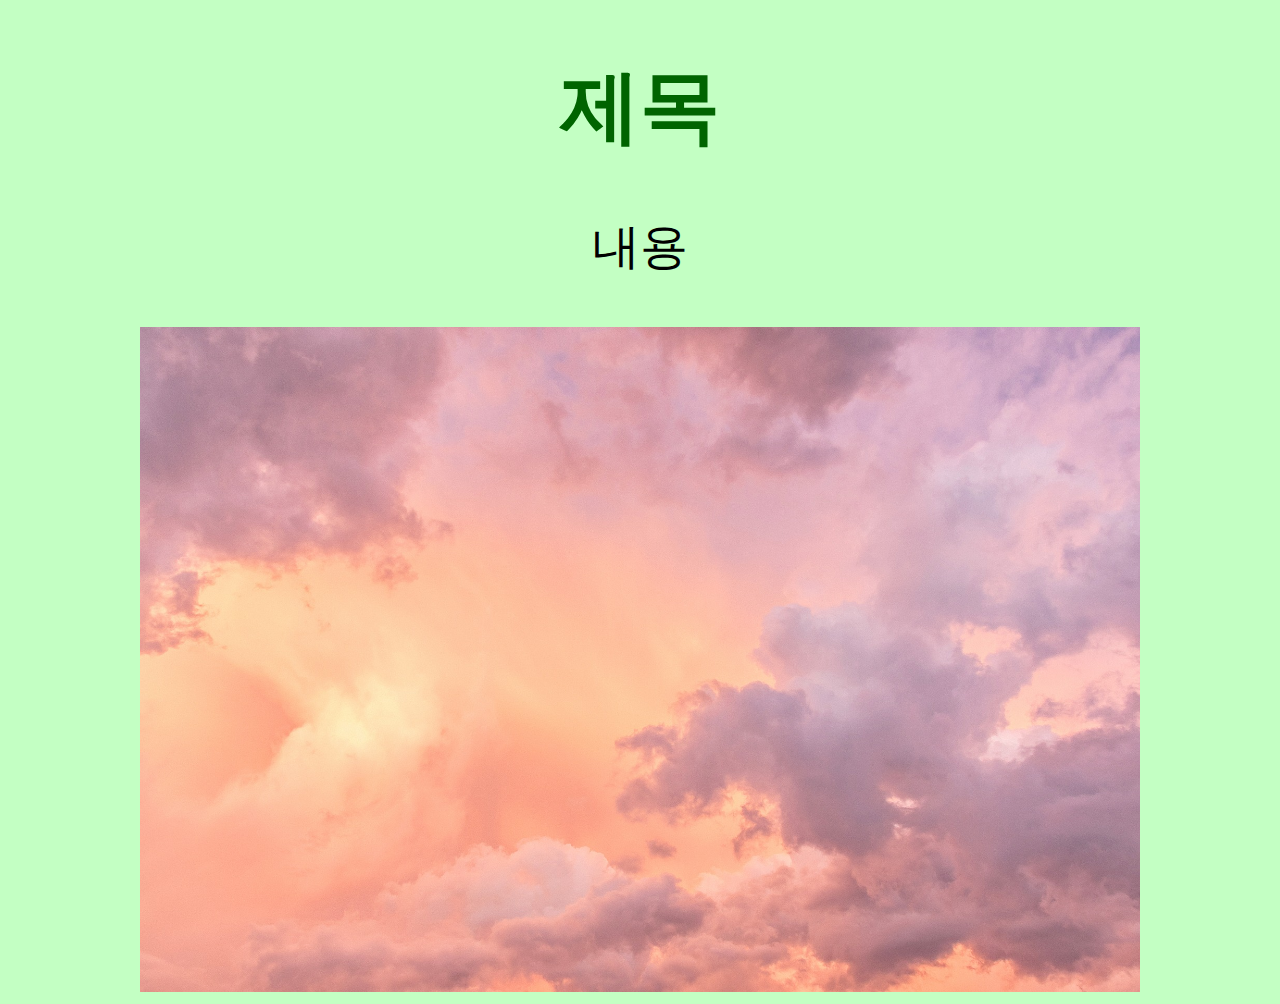
==== rwd1.html @ e627fa96 "Add files via upload" ====
<!DOCTYPE html>
<html lang="ko">
<head>
    <meta charset="UTF-8">
    <title>반응형</title>
    <style>
        /* @media all and ( min-width: 1201px ) and ( max-width: 1599px ) {
            body { background: rgb(177, 255, 177); }
        } */

        body { background: #c3ffc3; }
        div { text-align: center; }
        h1 { font-size: 5em; color: darkgreen; }
        p { font-size: 3em; }

        /* 태블릿 1200 이하 */
        @media all and ( max-width: 1200px ) {  
            body { background: #f0ffbb; }
            h1 { font-size: 3em; color: black;}
            p { font-size: 2em; }
            img { width: 80%;}
        }

        /* 스마트폰 599 이하 */
        @media all and ( max-width: 599px ) {  
            body { background: #ffc6fa; }
            div { text-align: left; }
            img { width: 100%;}
        }


    </style>
</head>
<body>
    <div>
        <h1>제목</h1>
        <p>내용</p>
        <img src="./image.jpg" alt="하늘" width="1000px">
    </div>
</body>
</html>
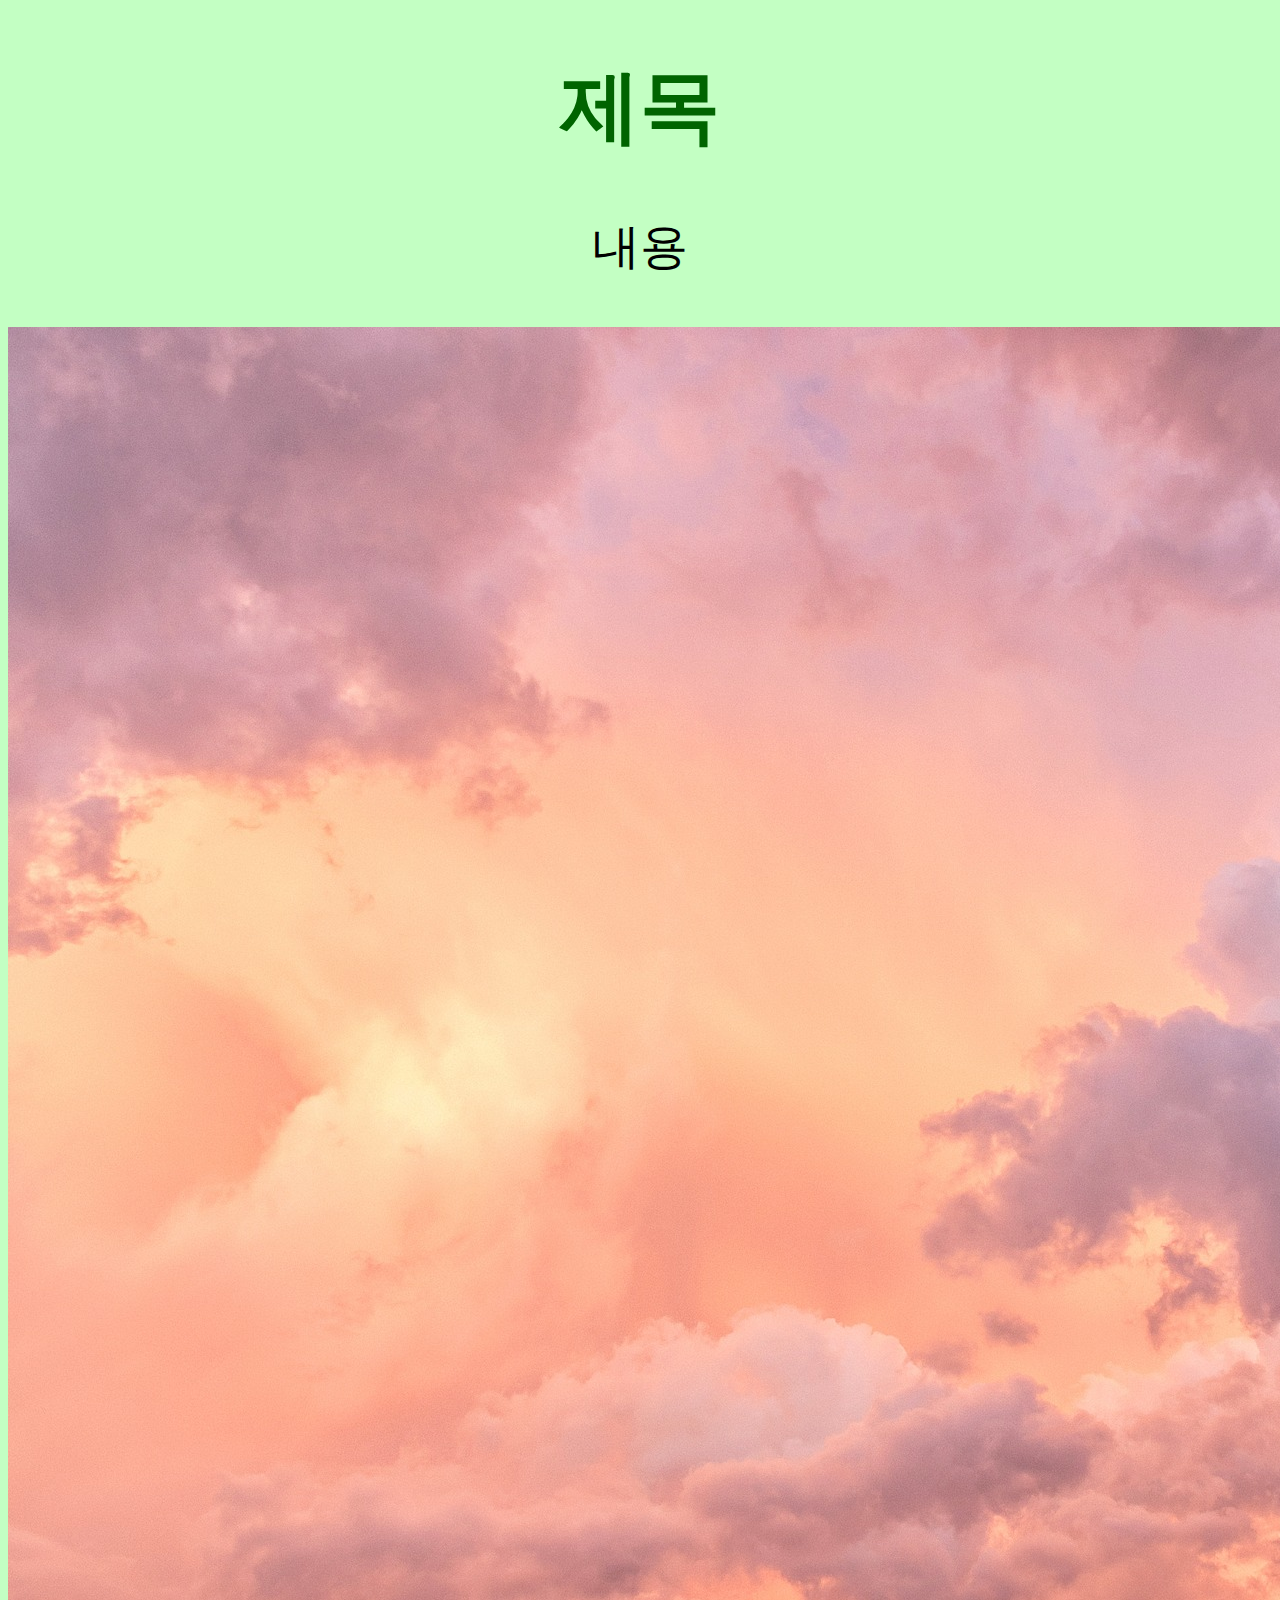
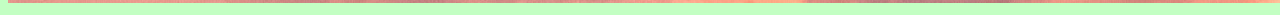
==== commit 6036b940: "Add files via upload" ====
--- a/rwd1.html
+++ b/rwd1.html
@@ -3,6 +3,7 @@
 <head>
     <meta charset="UTF-8">
     <title>반응형</title>
+    <mata name="viewport" content="width=device-width">
     <style>
         /* @media all and ( min-width: 1201px ) and ( max-width: 1599px ) {
             body { background: rgb(177, 255, 177); }
@@ -16,16 +17,16 @@
         /* 태블릿 1200 이하 */
         @media all and ( max-width: 1200px ) {  
             body { background: #f0ffbb; }
-            h1 { font-size: 3em; color: black;}
+            h1 { font-size: 3em; color: black; }
             p { font-size: 2em; }
-            img { width: 80%;}
+            img { width: 80%; }
         }
 
         /* 스마트폰 599 이하 */
         @media all and ( max-width: 599px ) {  
             body { background: #ffc6fa; }
             div { text-align: left; }
-            img { width: 100%;}
+            img { width: 100%; }
         }
 
 
@@ -35,7 +36,7 @@
     <div>
         <h1>제목</h1>
         <p>내용</p>
-        <img src="./image.jpg" alt="하늘" width="1000px">
+        <img src="./image.jpg" alt="하늘">
     </div>
 </body>
 </html>